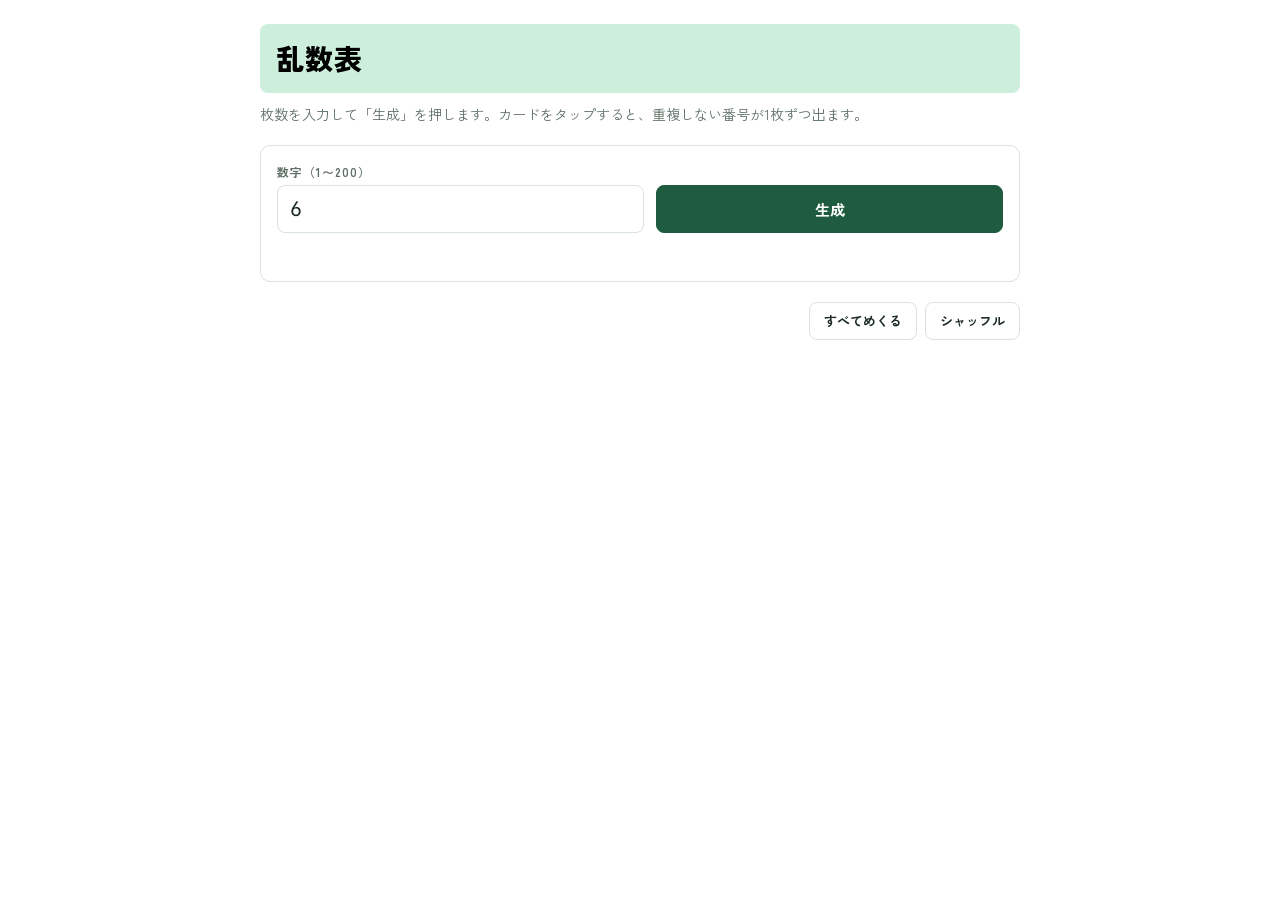
==== index.html @ 9e5e22d6 "Update font sizes in index.html for card faces Increased font sizes for back and front faces of card" ====
<!doctype html><html><head><meta charset=utf8><meta name=viewport content="width=device-width,initial-scale=1,viewport-fit=cover"><style>:root{color-scheme:light;box-sizing:border-box;padding-top:env(safe-area-inset-top,0px);padding-bottom:env(safe-area-inset-bottom,0px)}html{scroll-padding-top:env(safe-area-inset-top,0px)}body{margin:0;padding:0;font:14px -apple-system,BlinkMacSystemFont,sans-serif;background:#fff;color:#000}img{max-width:100%}[hidden]:not([hidden=until-found i]){display:none!important}</style></head><body>
<title>乱数表</title>
<meta name="claude:viewport-fit-sides" content="cover">
<link rel="stylesheet" href="https://fonts.googleapis.com/css2?family=Zen+Kaku+Gothic+New:wght@500;700;900&family=JetBrains+Mono:wght@700&display=swap">
<style>
/* レイアウト: 1カラムの操作パネル + 自動折り返しのカード格子。カードは裏返して番号を表示 */
:root {
  --bg: #ffffff;
  --panel: #ffffff;
  --fg: #1d2b24;
  --muted: #5f6f66;
  --line: #d9e3dd;
  --accent: #1f5c3f;
  --accent-fg: #ffffff;
  --title-bg: #cdeedb;
  --title-fg: #000000;
  --back: #1f5c3f;
  --back-fg: #d9efe2;
  --front: #ffffff;
  --front-fg: #1f5c3f;
  --front-line: #1f5c3f;
  --err: #c0392b;
  --font-display: "Zen Kaku Gothic New", "Hiragino Sans", "Yu Gothic", sans-serif;
  --font-num: "JetBrains Mono", ui-monospace, "SF Mono", Menlo, monospace;
}
* { box-sizing: border-box; }
body {
  background: var(--bg); color: var(--fg);
  font-family: var(--font-display); font-size: 16px; line-height: 1.6;
  padding-block: 24px 48px;
  padding-left: max(16px, env(safe-area-inset-left, 0px));
  padding-right: max(16px, env(safe-area-inset-right, 0px));
}
.wrap { max-width: 760px; margin: 0 auto; display: flex; flex-direction: column; gap: 20px; }
h1 { margin: 0; font-size: 28px; font-weight: 900; letter-spacing: .04em; text-wrap: balance; color: var(--title-fg); background: var(--title-bg); padding: 12px 16px; border-radius: 8px; }
header .lead { margin-top: 10px; }
.lead { margin: 4px 0 0; color: var(--muted); font-size: 14px; }
.panel {
  background: var(--panel); border: 1px solid var(--line); border-radius: 10px;
  padding: 16px; display: flex; flex-wrap: wrap; gap: 12px; align-items: flex-end;
}
.field { display: flex; flex-direction: column; gap: 4px; flex: 1 1 140px; min-width: 0; }
.field label { font-size: 12px; font-weight: 700; letter-spacing: .08em; color: var(--muted); }
input[type="number"] {
  width: 100%; height: 48px; padding: 0 12px; border: 1px solid var(--line); border-radius: 8px;
  background: var(--bg); color: var(--fg); font-family: var(--font-num); font-size: 20px;
}
button { font-family: inherit; cursor: pointer; }
.btn {
  height: 48px; padding: 0 20px; border-radius: 8px; border: 1px solid var(--line);
  background: transparent; color: var(--fg); font-size: 15px; font-weight: 700;
}
.btn.primary { background: var(--accent); border-color: var(--accent); color: var(--accent-fg); flex: 1 1 120px; }
:focus-visible { outline: 3px solid var(--accent); outline-offset: 2px; }
.msg { margin: 0; min-height: 1.5em; font-size: 13px; color: var(--err); }
.status { display: flex; flex-wrap: wrap; justify-content: space-between; align-items: center; gap: 8px; }
.count { font-family: var(--font-num); font-size: 14px; color: var(--muted); font-variant-numeric: tabular-nums; }
.count b { color: var(--fg); }
.tools { display: flex; gap: 8px; flex-wrap: wrap; }
.tools .btn { height: 38px; padding: 0 14px; font-size: 13px; }
.grid { display: grid; grid-template-columns: repeat(auto-fill, minmax(72px, 1fr)); gap: 10px; }
.card { perspective: 600px; padding: 0; border: 0; background: none; aspect-ratio: 3 / 4; width: 100%; }
.inner { position: relative; width: 100%; height: 100%; transform-style: preserve-3d; transition: transform .45s ease; }
.card.open .inner { transform: rotateY(180deg); }
.face {
  position: absolute; inset: 0; backface-visibility: hidden; -webkit-backface-visibility: hidden;
  display: flex; align-items: center; justify-content: center; border-radius: 8px;
  font-family: var(--font-num); font-weight: 700;
}
.back { background: var(--back); color: var(--back-fg); font-size: 32px; }
.front {
  background: var(--front); color: var(--front-fg); border: 2px solid var(--front-line);
  transform: rotateY(180deg); font-size: 34px; font-variant-numeric: tabular-nums;
}
.card:not(.open):active .inner { transform: scale(.96); }
.card.open { cursor: default; }
@media (prefers-reduced-motion: reduce) { .inner { transition: none; } }
</style>

<div class="wrap">
  <header>
    <h1>乱数表</h1>
    <p class="lead">枚数を入力して「生成」を押します。カードをタップすると、重複しない番号が1枚ずつ出ます。</p>
  </header>

  <form class="panel" id="form" novalidate>
    <div class="field">
      <label for="count">数字（1〜200）</label>
      <input id="count" type="number" inputmode="numeric" min="1" max="200" step="1" value="6" required>
    </div>
    <button class="btn primary" type="submit">生成</button>
    <p class="msg" id="msg" role="alert" style="flex-basis:100%"></p>
  </form>

  <div class="status">
    <div class="count" id="counter"></div>
    <div class="tools">
      <button class="btn" type="button" id="openAll">すべてめくる</button>
      <button class="btn" type="button" id="reshuffle">シャッフル</button>
    </div>
  </div>

  <div class="grid" id="grid" aria-live="polite"></div>
</div>

<script>
(function () {
  var MAX = 200;
  var grid = document.getElementById('grid');
  var counter = document.getElementById('counter');
  var msg = document.getElementById('msg');
  var input = document.getElementById('count');
  var total = 0, opened = 0, cards = [];

  function shuffled(n) {
    var a = [], i, j, t;
    for (i = 1; i <= n; i++) a.push(i);
    var buf = new Uint32Array(n);
    (window.crypto || window.msCrypto).getRandomValues(buf);
    for (i = n - 1; i > 0; i--) {
      j = buf[i] % (i + 1);
      t = a[i]; a[i] = a[j]; a[j] = t;
    }
    return a;
  }

  function updateCounter() {
    counter.innerHTML = 'めくった <b>' + opened + '</b> / ' + total;
  }

  function reveal(card) {
    if (card.classList.contains('open')) return;
    card.classList.add('open');
    card.setAttribute('aria-label', card.dataset.n + '番');
    opened++;
    updateCounter();
  }

  function build(n) {
    var nums = shuffled(n);
    grid.innerHTML = '';
    cards = [];
    total = n; opened = 0;
    nums.forEach(function (num) {
      var b = document.createElement('button');
      b.type = 'button';
      b.className = 'card';
      b.dataset.n = num;
      b.setAttribute('aria-label', '伏せたカード');
      b.innerHTML = '<div class="inner"><div class="face back">？</div><div class="face front">' + num + '</div></div>';
      b.addEventListener('click', function () { reveal(b); });
      grid.appendChild(b);
      cards.push(b);
    });
    updateCounter();
  }

  function readCount() {
    var v = Number(input.value);
    if (input.value === '' || !Number.isInteger(v) || v < 1 || v > MAX) {
      msg.textContent = '1〜' + MAX + 'の整数を入力してください。';
      return 0;
    }
    msg.textContent = '';
    return v;
  }

  document.getElementById('form').addEventListener('submit', function (e) {
    e.preventDefault();
    var n = readCount();
    if (n) build(n);
  });
  document.getElementById('openAll').addEventListener('click', function () {
    cards.forEach(reveal);
  });
  document.getElementById('reshuffle').addEventListener('click', function () {
    if (total) build(total);
  });
})();
</script>

</body></html>
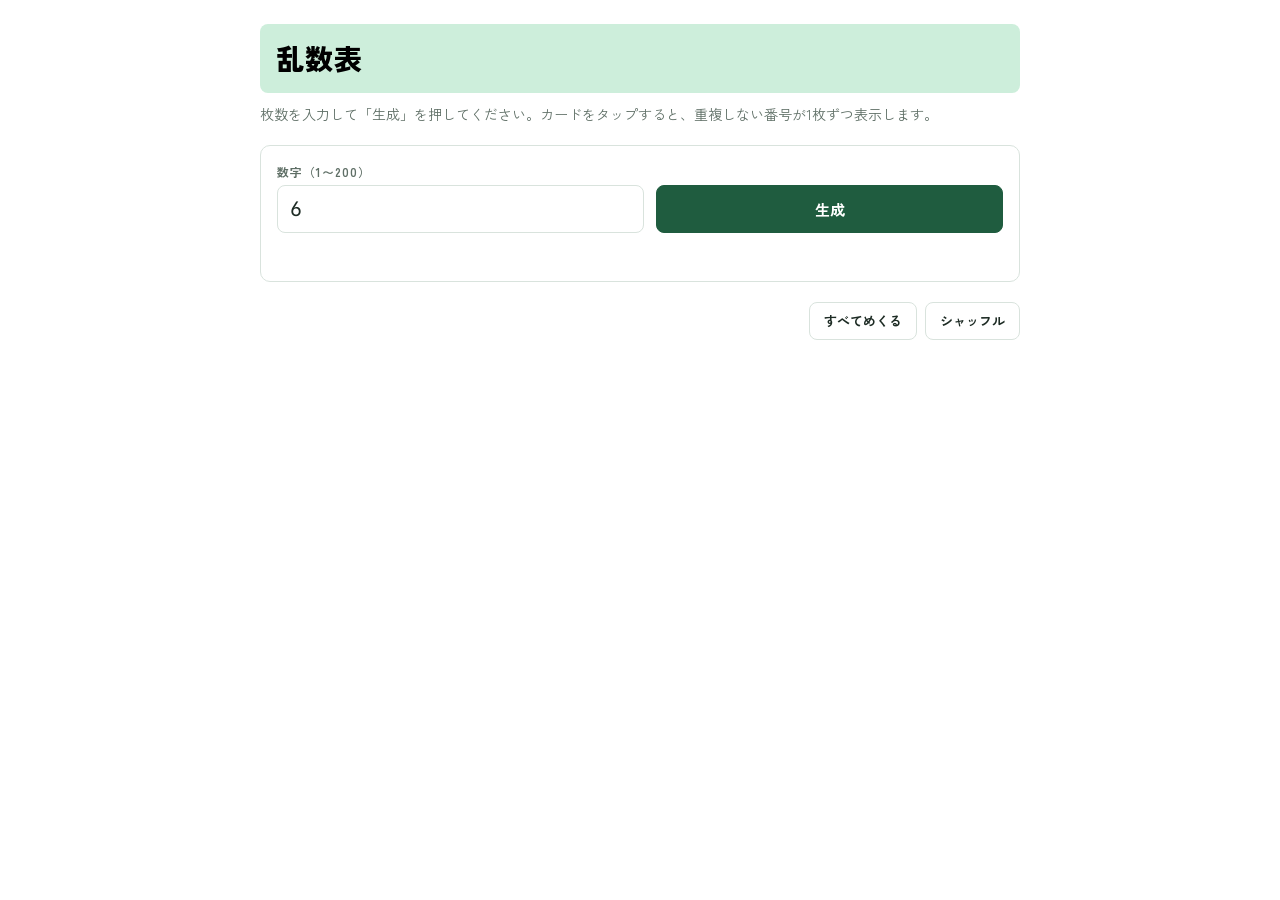
==== commit 29eba250: "Update lead paragraph text in index.html" ====
--- a/index.html
+++ b/index.html
@@ -70,7 +70,7 @@
 .back { background: var(--back); color: var(--back-fg); font-size: 32px; }
 .front {
   background: var(--front); color: var(--front-fg); border: 2px solid var(--front-line);
-  transform: rotateY(180deg); font-size: 34px; font-variant-numeric: tabular-nums;
+  transform: rotateY(180deg); font-size: 38px; font-variant-numeric: tabular-nums;
 }
 .card:not(.open):active .inner { transform: scale(.96); }
 .card.open { cursor: default; }
@@ -80,7 +80,7 @@
 <div class="wrap">
   <header>
     <h1>乱数表</h1>
-    <p class="lead">枚数を入力して「生成」を押します。カードをタップすると、重複しない番号が1枚ずつ出ます。</p>
+    <p class="lead">枚数を入力して「生成」を押してください。カードをタップすると、重複しない番号が1枚ずつ表示します。</p>
   </header>
 
   <form class="panel" id="form" novalidate>
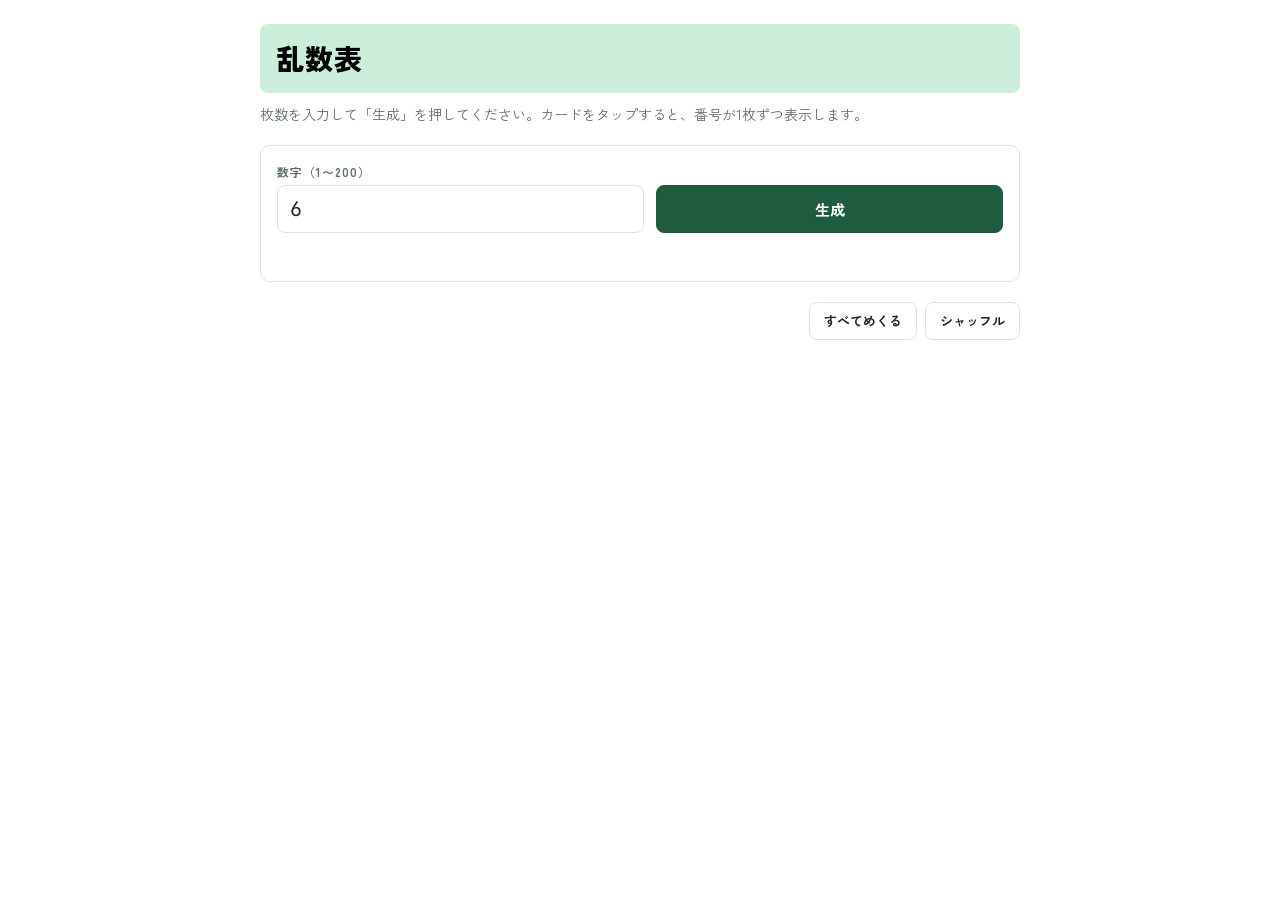
==== commit e53265de: "Update instruction text in index.html" ====
--- a/index.html
+++ b/index.html
@@ -3,84 +3,249 @@
 <meta name="claude:viewport-fit-sides" content="cover">
 <link rel="stylesheet" href="https://fonts.googleapis.com/css2?family=Zen+Kaku+Gothic+New:wght@500;700;900&family=JetBrains+Mono:wght@700&display=swap">
 <style>
-/* レイアウト: 1カラムの操作パネル + 自動折り返しのカード格子。カードは裏返して番号を表示 */
-:root {
-  --bg: #ffffff;
-  --panel: #ffffff;
-  --fg: #1d2b24;
-  --muted: #5f6f66;
-  --line: #d9e3dd;
-  --accent: #1f5c3f;
-  --accent-fg: #ffffff;
-  --title-bg: #cdeedb;
-  --title-fg: #000000;
-  --back: #1f5c3f;
-  --back-fg: #d9efe2;
-  --front: #ffffff;
-  --front-fg: #1f5c3f;
-  --front-line: #1f5c3f;
-  --err: #c0392b;
-  --font-display: "Zen Kaku Gothic New", "Hiragino Sans", "Yu Gothic", sans-serif;
-  --font-num: "JetBrains Mono", ui-monospace, "SF Mono", Menlo, monospace;
-}
-* { box-sizing: border-box; }
-body {
-  background: var(--bg); color: var(--fg);
-  font-family: var(--font-display); font-size: 16px; line-height: 1.6;
-  padding-block: 24px 48px;
-  padding-left: max(16px, env(safe-area-inset-left, 0px));
-  padding-right: max(16px, env(safe-area-inset-right, 0px));
-}
-.wrap { max-width: 760px; margin: 0 auto; display: flex; flex-direction: column; gap: 20px; }
-h1 { margin: 0; font-size: 28px; font-weight: 900; letter-spacing: .04em; text-wrap: balance; color: var(--title-fg); background: var(--title-bg); padding: 12px 16px; border-radius: 8px; }
-header .lead { margin-top: 10px; }
-.lead { margin: 4px 0 0; color: var(--muted); font-size: 14px; }
-.panel {
-  background: var(--panel); border: 1px solid var(--line); border-radius: 10px;
-  padding: 16px; display: flex; flex-wrap: wrap; gap: 12px; align-items: flex-end;
-}
-.field { display: flex; flex-direction: column; gap: 4px; flex: 1 1 140px; min-width: 0; }
-.field label { font-size: 12px; font-weight: 700; letter-spacing: .08em; color: var(--muted); }
-input[type="number"] {
-  width: 100%; height: 48px; padding: 0 12px; border: 1px solid var(--line); border-radius: 8px;
-  background: var(--bg); color: var(--fg); font-family: var(--font-num); font-size: 20px;
-}
-button { font-family: inherit; cursor: pointer; }
-.btn {
-  height: 48px; padding: 0 20px; border-radius: 8px; border: 1px solid var(--line);
-  background: transparent; color: var(--fg); font-size: 15px; font-weight: 700;
-}
-.btn.primary { background: var(--accent); border-color: var(--accent); color: var(--accent-fg); flex: 1 1 120px; }
-:focus-visible { outline: 3px solid var(--accent); outline-offset: 2px; }
-.msg { margin: 0; min-height: 1.5em; font-size: 13px; color: var(--err); }
-.status { display: flex; flex-wrap: wrap; justify-content: space-between; align-items: center; gap: 8px; }
-.count { font-family: var(--font-num); font-size: 14px; color: var(--muted); font-variant-numeric: tabular-nums; }
-.count b { color: var(--fg); }
-.tools { display: flex; gap: 8px; flex-wrap: wrap; }
-.tools .btn { height: 38px; padding: 0 14px; font-size: 13px; }
-.grid { display: grid; grid-template-columns: repeat(auto-fill, minmax(72px, 1fr)); gap: 10px; }
-.card { perspective: 600px; padding: 0; border: 0; background: none; aspect-ratio: 3 / 4; width: 100%; }
-.inner { position: relative; width: 100%; height: 100%; transform-style: preserve-3d; transition: transform .45s ease; }
-.card.open .inner { transform: rotateY(180deg); }
-.face {
-  position: absolute; inset: 0; backface-visibility: hidden; -webkit-backface-visibility: hidden;
-  display: flex; align-items: center; justify-content: center; border-radius: 8px;
-  font-family: var(--font-num); font-weight: 700;
-}
-.back { background: var(--back); color: var(--back-fg); font-size: 32px; }
-.front {
-  background: var(--front); color: var(--front-fg); border: 2px solid var(--front-line);
-  transform: rotateY(180deg); font-size: 38px; font-variant-numeric: tabular-nums;
-}
-.card:not(.open):active .inner { transform: scale(.96); }
-.card.open { cursor: default; }
-@media (prefers-reduced-motion: reduce) { .inner { transition: none; } }
+  /* レイアウト: 1カラムの操作パネル + 自動折り返しのカード格子。カードは裏返して番号を表示 */
+  :root {
+    --bg: #ffffff;
+    --fg: #1d2b24;
+    --muted: #5f6f66;
+    --line: #d9e3dd;
+    --accent: #1f5c3f;
+    --accent-fg: #ffffff;
+    --title-bg: #cdeedb;
+    --title-fg: #000000;
+    --back: #1f5c3f;
+    --back-fg: #d9efe2;
+    --front: #ffffff;
+    --front-fg: #1f5c3f;
+    --front-line: #1f5c3f;
+    --err: #c0392b;
+    --font-display: "Zen Kaku Gothic New", "Hiragino Sans", "Yu Gothic", sans-serif;
+    --font-num: "JetBrains Mono", ui-monospace, "SF Mono", Menlo, monospace;
+  }
+
+  * {
+    box-sizing: border-box;
+  }
+
+  body {
+    background: var(--bg);
+    color: var(--fg);
+    font-family: var(--font-display);
+    font-size: 16px;
+    line-height: 1.6;
+    padding-block: 24px 48px;
+    padding-left: max(16px, env(safe-area-inset-left, 0px));
+    padding-right: max(16px, env(safe-area-inset-right, 0px));
+  }
+
+  button {
+    font-family: inherit;
+    cursor: pointer;
+  }
+
+  :focus-visible {
+    outline: 3px solid var(--accent);
+    outline-offset: 2px;
+  }
+
+  /* ---------- レイアウト ---------- */
+  .wrap {
+    max-width: 760px;
+    margin: 0 auto;
+    display: flex;
+    flex-direction: column;
+    gap: 20px;
+  }
+
+  h1 {
+    margin: 0;
+    padding: 12px 16px;
+    border-radius: 8px;
+    background: var(--title-bg);
+    color: var(--title-fg);
+    font-size: 28px;
+    font-weight: 900;
+    letter-spacing: 0.04em;
+    text-wrap: balance;
+  }
+
+  .lead {
+    margin: 10px 0 0;
+    color: var(--muted);
+    font-size: 14px;
+  }
+
+  /* ---------- 入力パネル ---------- */
+  .panel {
+    display: flex;
+    flex-wrap: wrap;
+    align-items: flex-end;
+    gap: 12px;
+    padding: 16px;
+    border: 1px solid var(--line);
+    border-radius: 10px;
+  }
+
+  .field {
+    flex: 1 1 140px;
+    min-width: 0;
+    display: flex;
+    flex-direction: column;
+    gap: 4px;
+  }
+
+  .field label {
+    color: var(--muted);
+    font-size: 12px;
+    font-weight: 700;
+    letter-spacing: 0.08em;
+  }
+
+  input[type="number"] {
+    width: 100%;
+    height: 48px;
+    padding: 0 12px;
+    border: 1px solid var(--line);
+    border-radius: 8px;
+    background: var(--bg);
+    color: var(--fg);
+    font-family: var(--font-num);
+    font-size: 20px;
+  }
+
+  .btn {
+    height: 48px;
+    padding: 0 20px;
+    border: 1px solid var(--line);
+    border-radius: 8px;
+    background: transparent;
+    color: var(--fg);
+    font-size: 15px;
+    font-weight: 700;
+  }
+
+  .btn.primary {
+    flex: 1 1 120px;
+    border-color: var(--accent);
+    background: var(--accent);
+    color: var(--accent-fg);
+  }
+
+  .msg {
+    flex-basis: 100%;
+    margin: 0;
+    min-height: 1.5em;
+    color: var(--err);
+    font-size: 13px;
+  }
+
+  /* ---------- 状況バー ---------- */
+  .status {
+    display: flex;
+    flex-wrap: wrap;
+    align-items: center;
+    justify-content: space-between;
+    gap: 8px;
+  }
+
+  .count {
+    color: var(--muted);
+    font-family: var(--font-num);
+    font-size: 14px;
+    font-variant-numeric: tabular-nums;
+  }
+
+  .count b {
+    color: var(--fg);
+  }
+
+  .tools {
+    display: flex;
+    flex-wrap: wrap;
+    gap: 8px;
+  }
+
+  .tools .btn {
+    height: 38px;
+    padding: 0 14px;
+    font-size: 13px;
+  }
+
+  /* ---------- カード ---------- */
+  .grid {
+    display: grid;
+    grid-template-columns: repeat(auto-fill, minmax(80px, 1fr));
+    gap: 10px;
+  }
+
+  .card {
+    width: 100%;
+    aspect-ratio: 3 / 4;
+    padding: 0;
+    border: 0;
+    background: none;
+    perspective: 600px;
+  }
+
+  .inner {
+    position: relative;
+    width: 100%;
+    height: 100%;
+    transform-style: preserve-3d;
+    transition: transform 0.45s ease;
+  }
+
+  .card.open {
+    cursor: default;
+  }
+
+  .card.open .inner {
+    transform: rotateY(180deg);
+  }
+
+  .card:not(.open):active .inner {
+    transform: scale(0.96);
+  }
+
+  .face {
+    position: absolute;
+    inset: 0;
+    display: flex;
+    align-items: center;
+    justify-content: center;
+    border-radius: 8px;
+    backface-visibility: hidden;
+    -webkit-backface-visibility: hidden;
+    font-family: var(--font-num);
+    font-weight: 700;
+  }
+
+  .back {
+    background: var(--back);
+    color: var(--back-fg);
+    font-size: 32px;
+  }
+
+  .front {
+    border: 2px solid var(--front-line);
+    background: var(--front);
+    color: var(--front-fg);
+    font-size: 38px;
+    font-variant-numeric: tabular-nums;
+    transform: rotateY(180deg);
+  }
+
+  @media (prefers-reduced-motion: reduce) {
+    .inner {
+      transition: none;
+    }
+  }
 </style>
 
 <div class="wrap">
   <header>
     <h1>乱数表</h1>
-    <p class="lead">枚数を入力して「生成」を押してください。カードをタップすると、重複しない番号が1枚ずつ表示します。</p>
+    <p class="lead">枚数を入力して「生成」を押してください。カードをタップすると、番号が1枚ずつ表示します。</p>
   </header>
 
   <form class="panel" id="form" novalidate>
@@ -89,94 +254,108 @@
       <input id="count" type="number" inputmode="numeric" min="1" max="200" step="1" value="6" required>
     </div>
     <button class="btn primary" type="submit">生成</button>
-    <p class="msg" id="msg" role="alert" style="flex-basis:100%"></p>
+    <p class="msg" id="msg" role="alert"></p>
   </form>
 
   <div class="status">
-    <div class="count" id="counter"></div>
+    <div class="count" id="counter" aria-live="polite"></div>
     <div class="tools">
       <button class="btn" type="button" id="openAll">すべてめくる</button>
       <button class="btn" type="button" id="reshuffle">シャッフル</button>
     </div>
   </div>
 
-  <div class="grid" id="grid" aria-live="polite"></div>
+  <div class="grid" id="grid"></div>
 </div>
 
 <script>
-(function () {
-  var MAX = 200;
-  var grid = document.getElementById('grid');
-  var counter = document.getElementById('counter');
-  var msg = document.getElementById('msg');
-  var input = document.getElementById('count');
-  var total = 0, opened = 0, cards = [];
-
-  function shuffled(n) {
-    var a = [], i, j, t;
-    for (i = 1; i <= n; i++) a.push(i);
-    var buf = new Uint32Array(n);
-    (window.crypto || window.msCrypto).getRandomValues(buf);
-    for (i = n - 1; i > 0; i--) {
-      j = buf[i] % (i + 1);
-      t = a[i]; a[i] = a[j]; a[j] = t;
-    }
-    return a;
-  }
-
-  function updateCounter() {
-    counter.innerHTML = 'めくった <b>' + opened + '</b> / ' + total;
-  }
-
-  function reveal(card) {
-    if (card.classList.contains('open')) return;
-    card.classList.add('open');
-    card.setAttribute('aria-label', card.dataset.n + '番');
-    opened++;
-    updateCounter();
-  }
-
-  function build(n) {
-    var nums = shuffled(n);
-    grid.innerHTML = '';
-    cards = [];
-    total = n; opened = 0;
-    nums.forEach(function (num) {
-      var b = document.createElement('button');
-      b.type = 'button';
-      b.className = 'card';
-      b.dataset.n = num;
-      b.setAttribute('aria-label', '伏せたカード');
-      b.innerHTML = '<div class="inner"><div class="face back">？</div><div class="face front">' + num + '</div></div>';
-      b.addEventListener('click', function () { reveal(b); });
-      grid.appendChild(b);
-      cards.push(b);
+  (function () {
+    var MAX = 200;
+    var grid = document.getElementById('grid');
+    var counter = document.getElementById('counter');
+    var msg = document.getElementById('msg');
+    var input = document.getElementById('count');
+    var total = 0;
+    var opened = 0;
+    var cards = [];
+
+    // 1〜n を重複なく並べ替える（Fisher-Yates）
+    function shuffled(n) {
+      var a = [];
+      var i, j, t;
+      for (i = 1; i <= n; i++) a.push(i);
+      var buf = new Uint32Array(n);
+      window.crypto.getRandomValues(buf);
+      for (i = n - 1; i > 0; i--) {
+        j = Math.floor((buf[i] / 4294967296) * (i + 1));
+        t = a[i];
+        a[i] = a[j];
+        a[j] = t;
+      }
+      return a;
+    }
+
+    function updateCounter() {
+      counter.innerHTML = 'めくった <b>' + opened + '</b> / ' + total;
+    }
+
+    function reveal(card) {
+      if (card.classList.contains('open')) return;
+      card.classList.add('open');
+      card.setAttribute('aria-label', card.dataset.n + '番');
+      opened++;
+      updateCounter();
+    }
+
+    function build(n) {
+      var frag = document.createDocumentFragment();
+      cards = [];
+      total = n;
+      opened = 0;
+      shuffled(n).forEach(function (num) {
+        var b = document.createElement('button');
+        b.type = 'button';
+        b.className = 'card';
+        b.dataset.n = num;
+        b.setAttribute('aria-label', '伏せたカード');
+        b.innerHTML =
+          '<div class="inner">' +
+            '<div class="face back">？</div>' +
+            '<div class="face front">' + num + '</div>' +
+          '</div>';
+        b.addEventListener('click', function () { reveal(b); });
+        frag.appendChild(b);
+        cards.push(b);
+      });
+      grid.innerHTML = '';
+      grid.appendChild(frag);
+      updateCounter();
+    }
+
+    function readCount() {
+      var v = Number(input.value);
+      if (input.value === '' || !Number.isInteger(v) || v < 1 || v > MAX) {
+        msg.textContent = '1〜' + MAX + 'の整数を入力してください。';
+        return 0;
+      }
+      msg.textContent = '';
+      return v;
+    }
+
+    document.getElementById('form').addEventListener('submit', function (e) {
+      e.preventDefault();
+      var n = readCount();
+      if (n) build(n);
     });
-    updateCounter();
-  }
-
-  function readCount() {
-    var v = Number(input.value);
-    if (input.value === '' || !Number.isInteger(v) || v < 1 || v > MAX) {
-      msg.textContent = '1〜' + MAX + 'の整数を入力してください。';
-      return 0;
-    }
-    msg.textContent = '';
-    return v;
-  }
-
-  document.getElementById('form').addEventListener('submit', function (e) {
-    e.preventDefault();
-    var n = readCount();
-    if (n) build(n);
-  });
-  document.getElementById('openAll').addEventListener('click', function () {
-    cards.forEach(reveal);
-  });
-  document.getElementById('reshuffle').addEventListener('click', function () {
-    if (total) build(total);
-  });
-})();
+
+    document.getElementById('openAll').addEventListener('click', function () {
+      cards.forEach(function (c) { reveal(c); });
+    });
+
+    document.getElementById('reshuffle').addEventListener('click', function () {
+      if (total) build(total);
+    });
+  })();
 </script>
 
 </body></html>
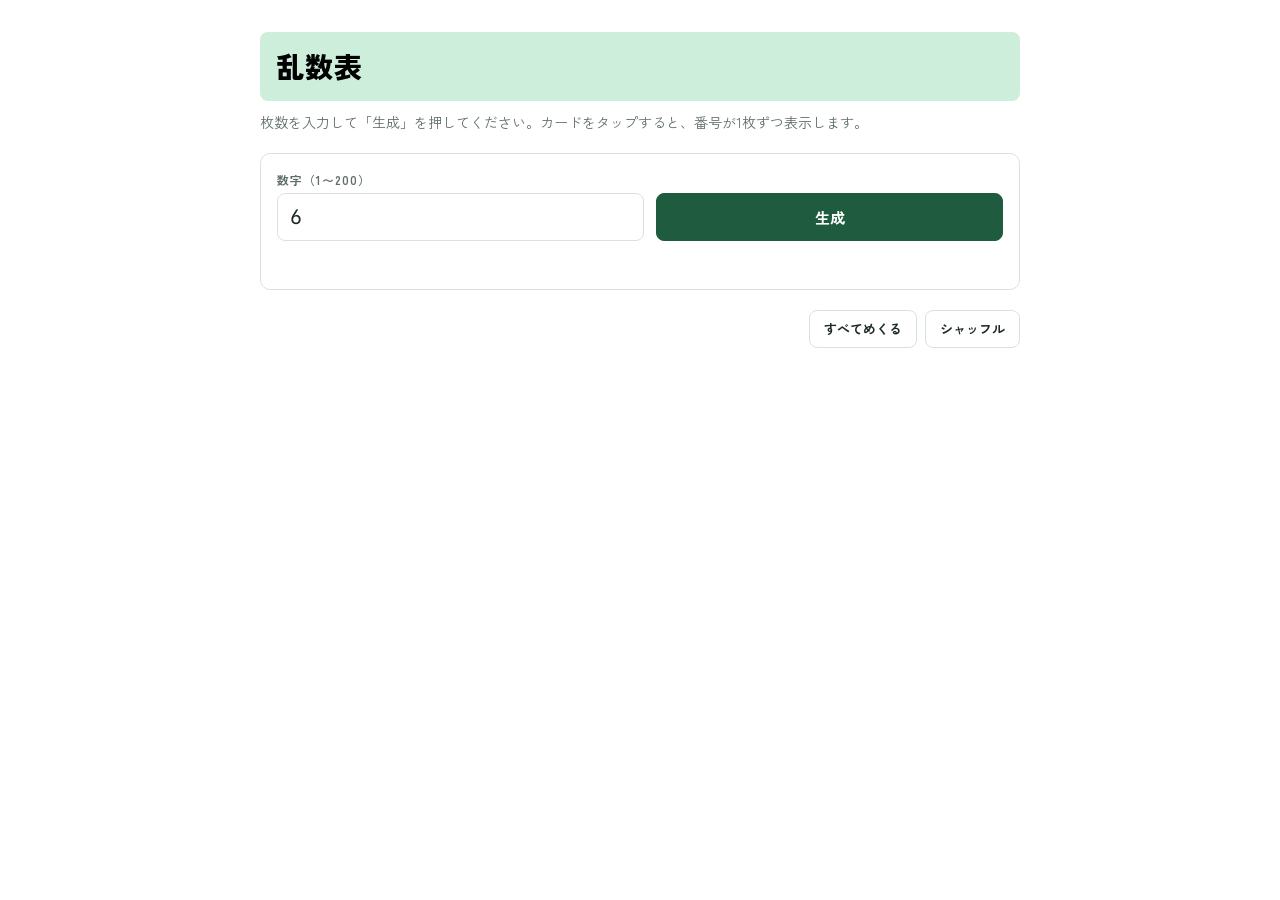
==== commit 49a820ba: "Refactor index.html for dark mode support Updated HTML structure and added dark mode styles." ====
--- a/index.html
+++ b/index.html
@@ -1,6 +1,9 @@
-<!doctype html><html><head><meta charset=utf8><meta name=viewport content="width=device-width,initial-scale=1,viewport-fit=cover"><style>:root{color-scheme:light;box-sizing:border-box;padding-top:env(safe-area-inset-top,0px);padding-bottom:env(safe-area-inset-bottom,0px)}html{scroll-padding-top:env(safe-area-inset-top,0px)}body{margin:0;padding:0;font:14px -apple-system,BlinkMacSystemFont,sans-serif;background:#fff;color:#000}img{max-width:100%}[hidden]:not([hidden=until-found i]){display:none!important}</style></head><body>
+<!doctype html>
+<html lang="ja">
+<head>
+<meta charset="utf-8">
+<meta name="viewport" content="width=device-width, initial-scale=1, viewport-fit=cover">
 <title>乱数表</title>
-<meta name="claude:viewport-fit-sides" content="cover">
 <link rel="stylesheet" href="https://fonts.googleapis.com/css2?family=Zen+Kaku+Gothic+New:wght@500;700;900&family=JetBrains+Mono:wght@700&display=swap">
 <style>
   /* レイアウト: 1カラムの操作パネル + 自動折り返しのカード格子。カードは裏返して番号を表示 */
@@ -23,6 +26,45 @@
     --font-num: "JetBrains Mono", ui-monospace, "SF Mono", Menlo, monospace;
   }
 
+  /* ダークモード: 端末の設定に従う（手動指定の data-theme="light" があればライトを優先） */
+  @media (prefers-color-scheme: dark) {
+    :root:not([data-theme="light"]) {
+      --bg: #0f1713;
+      --fg: #e6efe9;
+      --muted: #9db0a5;
+      --line: #2a3a31;
+      --accent: #5cc08c;
+      --accent-fg: #06200f;
+      --title-bg: #1f3d2e;
+      --title-fg: #e6f6ec;
+      --back: #2a7a54;
+      --back-fg: #e6f6ec;
+      --front: #17231c;
+      --front-fg: #8fdcb2;
+      --front-line: #5cc08c;
+      --err: #ff8f80;
+      color-scheme: dark;
+    }
+  }
+
+  :root[data-theme="dark"] {
+    --bg: #0f1713;
+    --fg: #e6efe9;
+    --muted: #9db0a5;
+    --line: #2a3a31;
+    --accent: #5cc08c;
+    --accent-fg: #06200f;
+    --title-bg: #1f3d2e;
+    --title-fg: #e6f6ec;
+    --back: #2a7a54;
+    --back-fg: #e6f6ec;
+    --front: #17231c;
+    --front-fg: #8fdcb2;
+    --front-line: #5cc08c;
+    --err: #ff8f80;
+    color-scheme: dark;
+  }
+
   * {
     box-sizing: border-box;
   }
@@ -241,7 +283,8 @@
     }
   }
 </style>
-
+</head>
+<body>
 <div class="wrap">
   <header>
     <h1>乱数表</h1>
@@ -357,5 +400,5 @@
     });
   })();
 </script>
-
-</body></html>
+</body>
+</html>
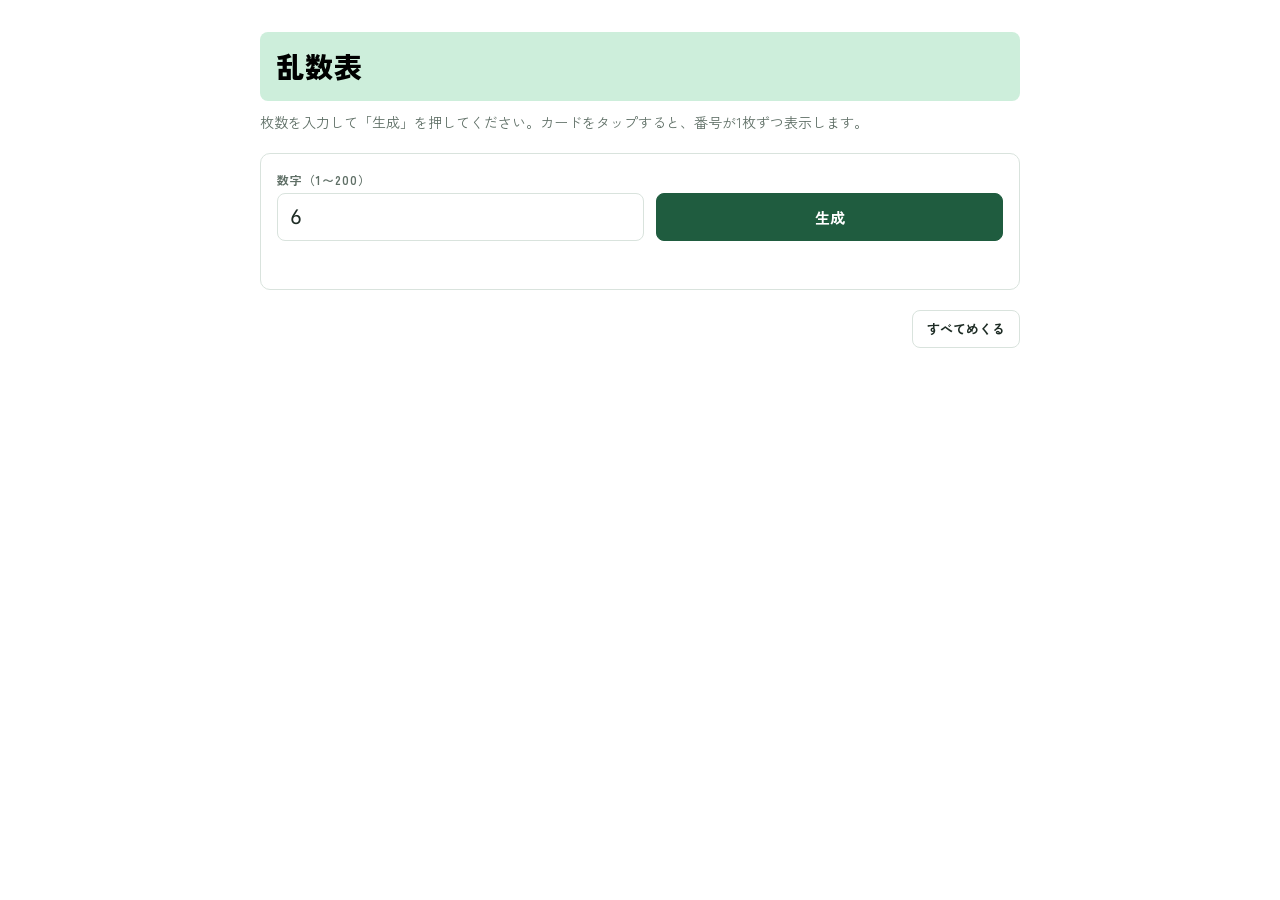
==== commit ac163363: "Remove reshuffle button from index.html Removed reshuffle button and its event listener." ====
--- a/index.html
+++ b/index.html
@@ -5,284 +5,7 @@
 <meta name="viewport" content="width=device-width, initial-scale=1, viewport-fit=cover">
 <title>乱数表</title>
 <link rel="stylesheet" href="https://fonts.googleapis.com/css2?family=Zen+Kaku+Gothic+New:wght@500;700;900&family=JetBrains+Mono:wght@700&display=swap">
-<style>
-  /* レイアウト: 1カラムの操作パネル + 自動折り返しのカード格子。カードは裏返して番号を表示 */
-  :root {
-    --bg: #ffffff;
-    --fg: #1d2b24;
-    --muted: #5f6f66;
-    --line: #d9e3dd;
-    --accent: #1f5c3f;
-    --accent-fg: #ffffff;
-    --title-bg: #cdeedb;
-    --title-fg: #000000;
-    --back: #1f5c3f;
-    --back-fg: #d9efe2;
-    --front: #ffffff;
-    --front-fg: #1f5c3f;
-    --front-line: #1f5c3f;
-    --err: #c0392b;
-    --font-display: "Zen Kaku Gothic New", "Hiragino Sans", "Yu Gothic", sans-serif;
-    --font-num: "JetBrains Mono", ui-monospace, "SF Mono", Menlo, monospace;
-  }
-
-  /* ダークモード: 端末の設定に従う（手動指定の data-theme="light" があればライトを優先） */
-  @media (prefers-color-scheme: dark) {
-    :root:not([data-theme="light"]) {
-      --bg: #0f1713;
-      --fg: #e6efe9;
-      --muted: #9db0a5;
-      --line: #2a3a31;
-      --accent: #5cc08c;
-      --accent-fg: #06200f;
-      --title-bg: #1f3d2e;
-      --title-fg: #e6f6ec;
-      --back: #2a7a54;
-      --back-fg: #e6f6ec;
-      --front: #17231c;
-      --front-fg: #8fdcb2;
-      --front-line: #5cc08c;
-      --err: #ff8f80;
-      color-scheme: dark;
-    }
-  }
-
-  :root[data-theme="dark"] {
-    --bg: #0f1713;
-    --fg: #e6efe9;
-    --muted: #9db0a5;
-    --line: #2a3a31;
-    --accent: #5cc08c;
-    --accent-fg: #06200f;
-    --title-bg: #1f3d2e;
-    --title-fg: #e6f6ec;
-    --back: #2a7a54;
-    --back-fg: #e6f6ec;
-    --front: #17231c;
-    --front-fg: #8fdcb2;
-    --front-line: #5cc08c;
-    --err: #ff8f80;
-    color-scheme: dark;
-  }
-
-  * {
-    box-sizing: border-box;
-  }
-
-  body {
-    background: var(--bg);
-    color: var(--fg);
-    font-family: var(--font-display);
-    font-size: 16px;
-    line-height: 1.6;
-    padding-block: 24px 48px;
-    padding-left: max(16px, env(safe-area-inset-left, 0px));
-    padding-right: max(16px, env(safe-area-inset-right, 0px));
-  }
-
-  button {
-    font-family: inherit;
-    cursor: pointer;
-  }
-
-  :focus-visible {
-    outline: 3px solid var(--accent);
-    outline-offset: 2px;
-  }
-
-  /* ---------- レイアウト ---------- */
-  .wrap {
-    max-width: 760px;
-    margin: 0 auto;
-    display: flex;
-    flex-direction: column;
-    gap: 20px;
-  }
-
-  h1 {
-    margin: 0;
-    padding: 12px 16px;
-    border-radius: 8px;
-    background: var(--title-bg);
-    color: var(--title-fg);
-    font-size: 28px;
-    font-weight: 900;
-    letter-spacing: 0.04em;
-    text-wrap: balance;
-  }
-
-  .lead {
-    margin: 10px 0 0;
-    color: var(--muted);
-    font-size: 14px;
-  }
-
-  /* ---------- 入力パネル ---------- */
-  .panel {
-    display: flex;
-    flex-wrap: wrap;
-    align-items: flex-end;
-    gap: 12px;
-    padding: 16px;
-    border: 1px solid var(--line);
-    border-radius: 10px;
-  }
-
-  .field {
-    flex: 1 1 140px;
-    min-width: 0;
-    display: flex;
-    flex-direction: column;
-    gap: 4px;
-  }
-
-  .field label {
-    color: var(--muted);
-    font-size: 12px;
-    font-weight: 700;
-    letter-spacing: 0.08em;
-  }
-
-  input[type="number"] {
-    width: 100%;
-    height: 48px;
-    padding: 0 12px;
-    border: 1px solid var(--line);
-    border-radius: 8px;
-    background: var(--bg);
-    color: var(--fg);
-    font-family: var(--font-num);
-    font-size: 20px;
-  }
-
-  .btn {
-    height: 48px;
-    padding: 0 20px;
-    border: 1px solid var(--line);
-    border-radius: 8px;
-    background: transparent;
-    color: var(--fg);
-    font-size: 15px;
-    font-weight: 700;
-  }
-
-  .btn.primary {
-    flex: 1 1 120px;
-    border-color: var(--accent);
-    background: var(--accent);
-    color: var(--accent-fg);
-  }
-
-  .msg {
-    flex-basis: 100%;
-    margin: 0;
-    min-height: 1.5em;
-    color: var(--err);
-    font-size: 13px;
-  }
-
-  /* ---------- 状況バー ---------- */
-  .status {
-    display: flex;
-    flex-wrap: wrap;
-    align-items: center;
-    justify-content: space-between;
-    gap: 8px;
-  }
-
-  .count {
-    color: var(--muted);
-    font-family: var(--font-num);
-    font-size: 14px;
-    font-variant-numeric: tabular-nums;
-  }
-
-  .count b {
-    color: var(--fg);
-  }
-
-  .tools {
-    display: flex;
-    flex-wrap: wrap;
-    gap: 8px;
-  }
-
-  .tools .btn {
-    height: 38px;
-    padding: 0 14px;
-    font-size: 13px;
-  }
-
-  /* ---------- カード ---------- */
-  .grid {
-    display: grid;
-    grid-template-columns: repeat(auto-fill, minmax(80px, 1fr));
-    gap: 10px;
-  }
-
-  .card {
-    width: 100%;
-    aspect-ratio: 3 / 4;
-    padding: 0;
-    border: 0;
-    background: none;
-    perspective: 600px;
-  }
-
-  .inner {
-    position: relative;
-    width: 100%;
-    height: 100%;
-    transform-style: preserve-3d;
-    transition: transform 0.45s ease;
-  }
-
-  .card.open {
-    cursor: default;
-  }
-
-  .card.open .inner {
-    transform: rotateY(180deg);
-  }
-
-  .card:not(.open):active .inner {
-    transform: scale(0.96);
-  }
-
-  .face {
-    position: absolute;
-    inset: 0;
-    display: flex;
-    align-items: center;
-    justify-content: center;
-    border-radius: 8px;
-    backface-visibility: hidden;
-    -webkit-backface-visibility: hidden;
-    font-family: var(--font-num);
-    font-weight: 700;
-  }
-
-  .back {
-    background: var(--back);
-    color: var(--back-fg);
-    font-size: 32px;
-  }
-
-  .front {
-    border: 2px solid var(--front-line);
-    background: var(--front);
-    color: var(--front-fg);
-    font-size: 38px;
-    font-variant-numeric: tabular-nums;
-    transform: rotateY(180deg);
-  }
-
-  @media (prefers-reduced-motion: reduce) {
-    .inner {
-      transition: none;
-    }
-  }
-</style>
+<link rel="stylesheet" href="style.css">
 </head>
 <body>
 <div class="wrap">
@@ -304,7 +27,6 @@
     <div class="count" id="counter" aria-live="polite"></div>
     <div class="tools">
       <button class="btn" type="button" id="openAll">すべてめくる</button>
-      <button class="btn" type="button" id="reshuffle">シャッフル</button>
     </div>
   </div>
 
@@ -394,10 +116,6 @@
     document.getElementById('openAll').addEventListener('click', function () {
       cards.forEach(function (c) { reveal(c); });
     });
-
-    document.getElementById('reshuffle').addEventListener('click', function () {
-      if (total) build(total);
-    });
   })();
 </script>
 </body>
--- a/style.css
+++ b/style.css
@@ -0,0 +1,276 @@
+/* レイアウト: 1カラムの操作パネル + 自動折り返しのカード格子。カードは裏返して番号を表示 */
+:root {
+  --bg: #ffffff;
+  --fg: #1d2b24;
+  --muted: #5f6f66;
+  --line: #d9e3dd;
+  --accent: #1f5c3f;
+  --accent-fg: #ffffff;
+  --title-bg: #cdeedb;
+  --title-fg: #000000;
+  --back: #1f5c3f;
+  --back-fg: #d9efe2;
+  --front: #ffffff;
+  --front-fg: #1f5c3f;
+  --front-line: #1f5c3f;
+  --err: #c0392b;
+  --font-display: "Zen Kaku Gothic New", "Hiragino Sans", "Yu Gothic", sans-serif;
+  --font-num: "JetBrains Mono", ui-monospace, "SF Mono", Menlo, monospace;
+}
+
+/* ダークモード: 端末の設定に従う（手動指定の data-theme="light" があればライトを優先） */
+@media (prefers-color-scheme: dark) {
+  :root:not([data-theme="light"]) {
+    --bg: #0f1713;
+    --fg: #e6efe9;
+    --muted: #9db0a5;
+    --line: #2a3a31;
+    --accent: #5cc08c;
+    --accent-fg: #06200f;
+    --title-bg: #1f3d2e;
+    --title-fg: #e6f6ec;
+    --back: #2a7a54;
+    --back-fg: #e6f6ec;
+    --front: #17231c;
+    --front-fg: #8fdcb2;
+    --front-line: #5cc08c;
+    --err: #ff8f80;
+    color-scheme: dark;
+  }
+}
+
+:root[data-theme="dark"] {
+  --bg: #0f1713;
+  --fg: #e6efe9;
+  --muted: #9db0a5;
+  --line: #2a3a31;
+  --accent: #5cc08c;
+  --accent-fg: #06200f;
+  --title-bg: #1f3d2e;
+  --title-fg: #e6f6ec;
+  --back: #2a7a54;
+  --back-fg: #e6f6ec;
+  --front: #17231c;
+  --front-fg: #8fdcb2;
+  --front-line: #5cc08c;
+  --err: #ff8f80;
+  color-scheme: dark;
+}
+
+* {
+  box-sizing: border-box;
+}
+
+body {
+  background: var(--bg);
+  color: var(--fg);
+  font-family: var(--font-display);
+  font-size: 16px;
+  line-height: 1.6;
+  padding-block: 24px 48px;
+  padding-left: max(16px, env(safe-area-inset-left, 0px));
+  padding-right: max(16px, env(safe-area-inset-right, 0px));
+}
+
+button {
+  font-family: inherit;
+  cursor: pointer;
+}
+
+:focus-visible {
+  outline: 3px solid var(--accent);
+  outline-offset: 2px;
+}
+
+/* ---------- レイアウト ---------- */
+.wrap {
+  max-width: 760px;
+  margin: 0 auto;
+  display: flex;
+  flex-direction: column;
+  gap: 20px;
+}
+
+h1 {
+  margin: 0;
+  padding: 12px 16px;
+  border-radius: 8px;
+  background: var(--title-bg);
+  color: var(--title-fg);
+  font-size: 28px;
+  font-weight: 900;
+  letter-spacing: 0.04em;
+  text-wrap: balance;
+}
+
+.lead {
+  margin: 10px 0 0;
+  color: var(--muted);
+  font-size: 14px;
+}
+
+/* ---------- 入力パネル ---------- */
+.panel {
+  display: flex;
+  flex-wrap: wrap;
+  align-items: flex-end;
+  gap: 12px;
+  padding: 16px;
+  border: 1px solid var(--line);
+  border-radius: 10px;
+}
+
+.field {
+  flex: 1 1 140px;
+  min-width: 0;
+  display: flex;
+  flex-direction: column;
+  gap: 4px;
+}
+
+.field label {
+  color: var(--muted);
+  font-size: 12px;
+  font-weight: 700;
+  letter-spacing: 0.08em;
+}
+
+input[type="number"] {
+  width: 100%;
+  height: 48px;
+  padding: 0 12px;
+  border: 1px solid var(--line);
+  border-radius: 8px;
+  background: var(--bg);
+  color: var(--fg);
+  font-family: var(--font-num);
+  font-size: 20px;
+}
+
+.btn {
+  height: 48px;
+  padding: 0 20px;
+  border: 1px solid var(--line);
+  border-radius: 8px;
+  background: transparent;
+  color: var(--fg);
+  font-size: 15px;
+  font-weight: 700;
+}
+
+.btn.primary {
+  flex: 1 1 120px;
+  border-color: var(--accent);
+  background: var(--accent);
+  color: var(--accent-fg);
+}
+
+.msg {
+  flex-basis: 100%;
+  margin: 0;
+  min-height: 1.5em;
+  color: var(--err);
+  font-size: 13px;
+}
+
+/* ---------- 状況バー ---------- */
+.status {
+  display: flex;
+  flex-wrap: wrap;
+  align-items: center;
+  justify-content: space-between;
+  gap: 8px;
+}
+
+.count {
+  color: var(--muted);
+  font-family: var(--font-num);
+  font-size: 14px;
+  font-variant-numeric: tabular-nums;
+}
+
+.count b {
+  color: var(--fg);
+}
+
+.tools {
+  display: flex;
+  flex-wrap: wrap;
+  gap: 8px;
+}
+
+.tools .btn {
+  height: 38px;
+  padding: 0 14px;
+  font-size: 13px;
+}
+
+/* ---------- カード ---------- */
+.grid {
+  display: grid;
+  grid-template-columns: repeat(auto-fill, minmax(80px, 1fr));
+  gap: 10px;
+}
+
+.card {
+  width: 100%;
+  aspect-ratio: 3 / 4;
+  padding: 0;
+  border: 0;
+  background: none;
+  perspective: 600px;
+}
+
+.inner {
+  position: relative;
+  width: 100%;
+  height: 100%;
+  transform-style: preserve-3d;
+  transition: transform 0.45s ease;
+}
+
+.card.open {
+  cursor: default;
+}
+
+.card.open .inner {
+  transform: rotateY(180deg);
+}
+
+.card:not(.open):active .inner {
+  transform: scale(0.96);
+}
+
+.face {
+  position: absolute;
+  inset: 0;
+  display: flex;
+  align-items: center;
+  justify-content: center;
+  border-radius: 8px;
+  backface-visibility: hidden;
+  -webkit-backface-visibility: hidden;
+  font-family: var(--font-num);
+  font-weight: 700;
+}
+
+.back {
+  background: var(--back);
+  color: var(--back-fg);
+  font-size: 32px;
+}
+
+.front {
+  border: 2px solid var(--front-line);
+  background: var(--front);
+  color: var(--front-fg);
+  font-size: 38px;
+  font-variant-numeric: tabular-nums;
+  transform: rotateY(180deg);
+}
+
+@media (prefers-reduced-motion: reduce) {
+  .inner {
+    transition: none;
+  }
+}
